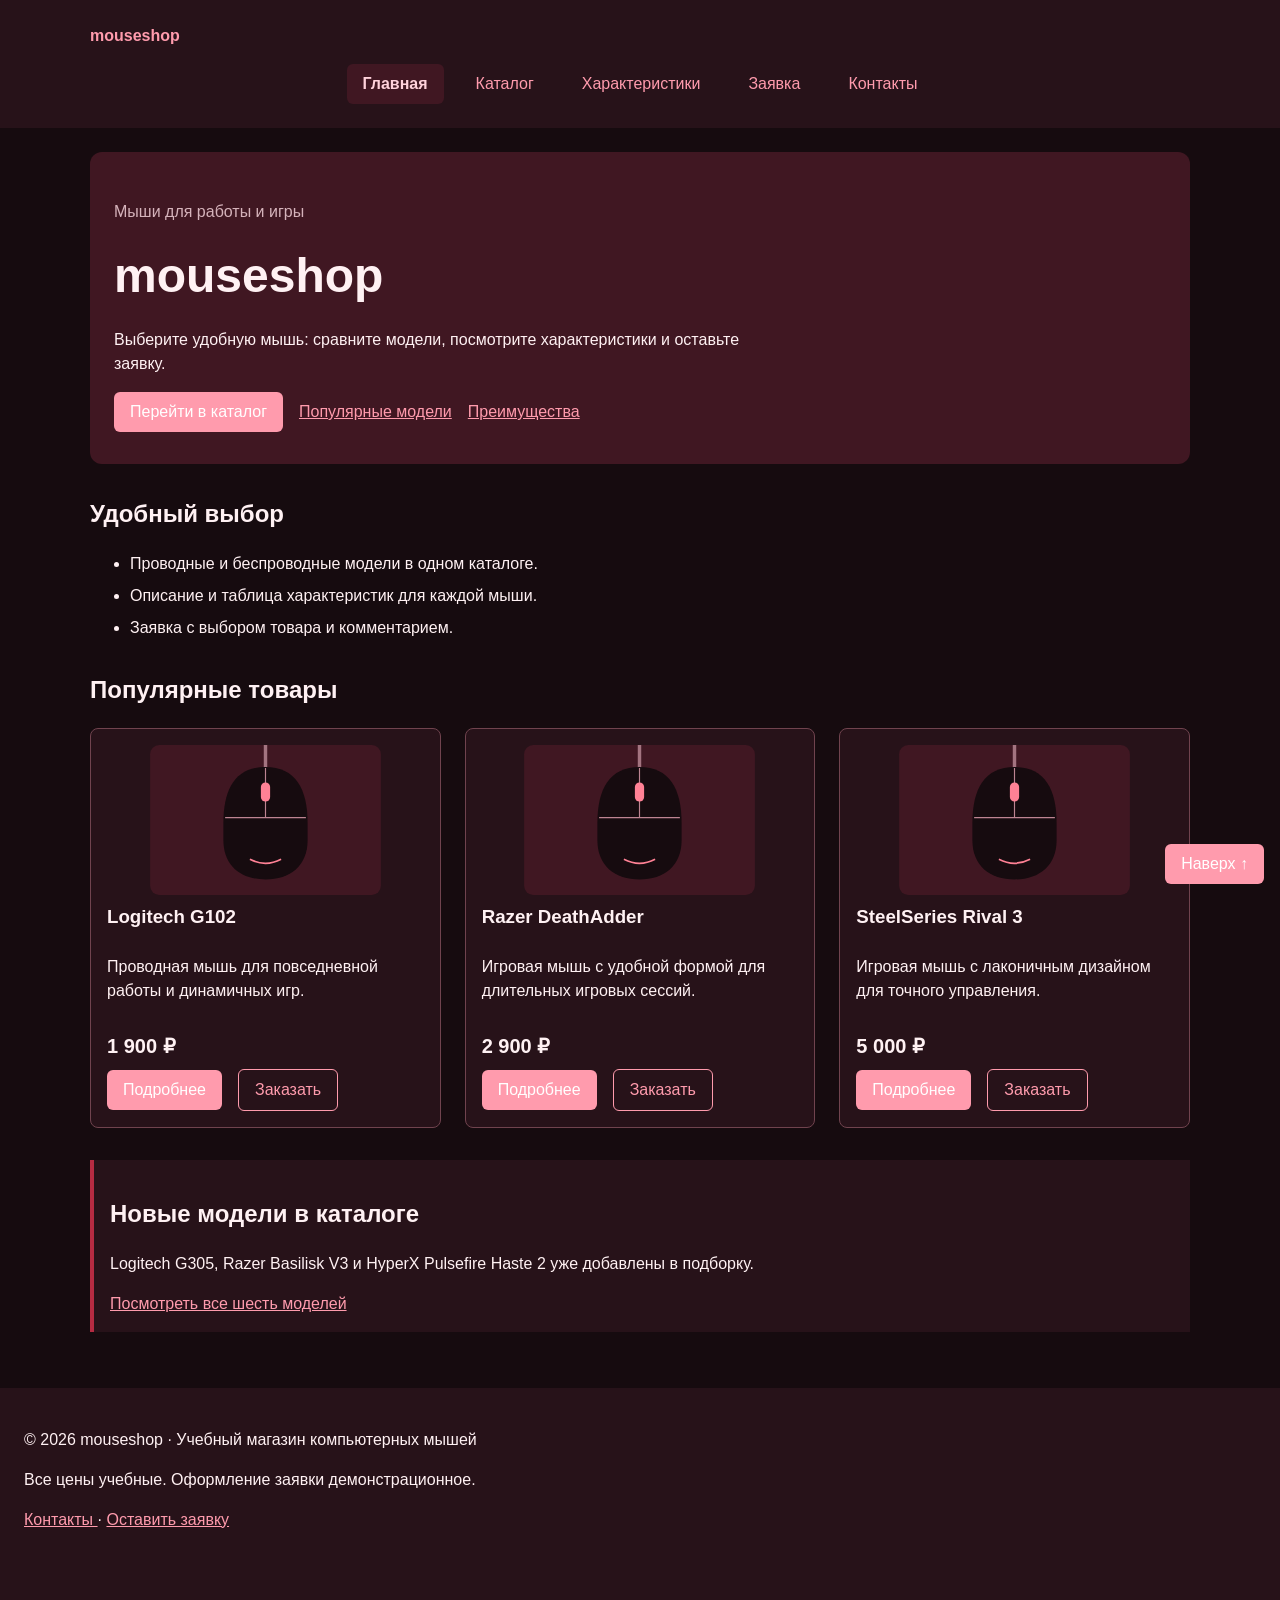
==== index.html @ 546858ef "copied kr1 into new repository" ====
<!DOCTYPE html>
<html lang="ru">
  <head>
    <meta charset="UTF-8">
    <meta name="viewport" content="width=device-width, initial-scale=1.0">
    <title>
      Главная — mouseshop
    </title>
    <meta name="description" content="mouseshop — учебный магазин проводных и беспроводных компьютерных мышей.">
    <meta property="og:type" content="website">
    <meta property="og:title" content="Главная — mouseshop">
    <meta property="og:description" content="mouseshop — учебный магазин проводных и беспроводных компьютерных мышей.">
    <meta property="og:image" content="https://rupakpav.github.io/kr1-html-css-shop/images/preview.jpg">
    <link rel="stylesheet" href="css/style.css">
    <script src="js/main.js" defer>
    </script>
  </head>
  <body id="top">
    <header class="site-header">
      <div class="site-header__inner">
        <a class="site-header__logo" href="index.html">
          mouseshop
        </a>
        <nav class="site-nav" aria-label="Основная навигация">
          <ul class="site-nav__list">
            <li class="site-nav__item">
              <a class="site-nav__link site-nav__link--active" href="index.html" aria-current="page">
                Главная
              </a>
            </li>
            <li class="site-nav__item">
              <a class="site-nav__link" href="catalog.html">
                Каталог
              </a>
            </li>
            <li class="site-nav__item">
              <a class="site-nav__link" href="product.html">
                Характеристики
              </a>
            </li>
            <li class="site-nav__item">
              <a class="site-nav__link" href="order.html">
                Заявка
              </a>
            </li>
            <li class="site-nav__item">
              <a class="site-nav__link" href="contacts.html">
                Контакты
              </a>
            </li>
          </ul>
        </nav>
      </div>
    </header>
    <main>
      <section class="hero">
        <p class="hero__eyebrow">
          Мыши для работы и игры
        </p>
        <h1 class="hero__title">
          mouseshop
        </h1>
        <p class="hero__description">
          Выберите удобную мышь: сравните модели, посмотрите характеристики и оставьте заявку.
        </p>
        <div class="hero__actions">
          <a class="button button--primary" href="catalog.html">
            Перейти в каталог
          </a>
          <a href="#popular">
            Популярные модели
          </a>
          <a href="#advantages">
            Преимущества
          </a>
        </div>
      </section>
      <section class="section" id="advantages">
        <h2 class="section__title">
          Удобный выбор
        </h2>
        <ul class="advantages-list">
          <li class="advantages-list__item">
            Проводные и беспроводные модели в одном каталоге.
          </li>
          <li class="advantages-list__item">
            Описание и таблица характеристик для каждой мыши.
          </li>
          <li class="advantages-list__item">
            Заявка с выбором товара и комментарием.
          </li>
        </ul>
      </section>
      <section class="section" id="popular">
        <h2 class="section__title">
          Популярные товары
        </h2>
        <div class="products-grid">
          <article class="product-card">
            <img class="product-card__image" src="images/g102.svg" alt="Условная иллюстрация мыши Logitech G102" width="400" height="260" loading="lazy">
            <h3 class="product-card__title">
              Logitech G102
            </h3>
            <p class="product-card__description">
              Проводная мышь для повседневной работы и динамичных игр.
            </p>
            <p class="product-card__price">
              1 900 ₽
            </p>
            <div class="product-card__actions">
              <a class="button button--primary" href="product.html#g102">
                Подробнее
              </a>
              <button class="button button--secondary" type="button" data-order-product="g102">
                Заказать
              </button>
            </div>
          </article>
          <article class="product-card">
            <img class="product-card__image" src="images/deathadder.svg" alt="Условная иллюстрация мыши Razer DeathAdder" width="400" height="260" loading="lazy">
            <h3 class="product-card__title">
              Razer DeathAdder
            </h3>
            <p class="product-card__description">
              Игровая мышь с удобной формой для длительных игровых сессий.
            </p>
            <p class="product-card__price">
              2 900 ₽
            </p>
            <div class="product-card__actions">
              <a class="button button--primary" href="product.html#deathadder">
                Подробнее
              </a>
              <button class="button button--secondary" type="button" data-order-product="deathadder">
                Заказать
              </button>
            </div>
          </article>
          <article class="product-card">
            <img class="product-card__image" src="images/rival-3.svg" alt="Условная иллюстрация мыши SteelSeries Rival 3" width="400" height="260" loading="lazy">
            <h3 class="product-card__title">
              SteelSeries Rival 3
            </h3>
            <p class="product-card__description">
              Игровая мышь с лаконичным дизайном для точного управления.
            </p>
            <p class="product-card__price">
              5 000 ₽
            </p>
            <div class="product-card__actions">
              <a class="button button--primary" href="product.html#rival-3">
                Подробнее
              </a>
              <button class="button button--secondary" type="button" data-order-product="rival-3">
                Заказать
              </button>
            </div>
          </article>
        </div>
      </section>
      <aside class="aside-info">
        <h2 class="aside-info__title">
          Новые модели в каталоге
        </h2>
        <p class="aside-info__text">
          Logitech G305, Razer Basilisk V3 и HyperX Pulsefire Haste 2 уже добавлены в подборку.
        </p>
        <a href="catalog.html">
          Посмотреть все шесть моделей
        </a>
      </aside>
    </main>
    <footer class="site-footer" id="contacts">
      <p class="site-footer__text">
        © 2026 mouseshop · Учебный магазин компьютерных мышей
      </p>
      <p class="site-footer__text">
        Все цены учебные. Оформление заявки демонстрационное.
      </p>
      <a href="contacts.html">
        Контакты
      </a>
      ·
      <a href="order.html">
        Оставить заявку
      </a>
    </footer>
    <p class="success-message" role="status" tabindex="-1" hidden>
      Заявка проверена успешно. Это учебная демонстрация: данные не отправлялись.
    </p>
    <dialog class="order-dialog" id="order-dialog" aria-labelledby="order-dialog-title">
      <h2 class="order-dialog__title" id="order-dialog-title">
        Оформление заявки
      </h2>
      <form class="order-form" action="#" method="post" novalidate>
        <p class="order-form__hint">
          Учебная форма: данные не отправляются на сервер. Все поля, кроме комментария, обязательны.
        </p>
        <div class="order-form__field">
          <label class="order-form__label" for="dialog-product">
            Товар
          </label>
          <select class="order-form__select" id="dialog-product" name="product" required>
            <option value="">
              Выберите мышь
            </option>
            <option value="g102">
              Logitech G102
            </option>
            <option value="deathadder">
              Razer DeathAdder
            </option>
            <option value="rival-3">
              SteelSeries Rival 3
            </option>
            <option value="g305">
              Logitech G305
            </option>
            <option value="basilisk-v3">
              Razer Basilisk V3
            </option>
            <option value="haste-2">
              HyperX Pulsefire Haste 2
            </option>
          </select>
        </div>
        <div class="order-form__field">
          <label class="order-form__label" for="dialog-name">
            Имя
          </label>
          <input class="order-form__input" id="dialog-name" name="name" autocomplete="given-name" minlength="2" required>
        </div>
        <div class="order-form__field">
          <label class="order-form__label" for="dialog-email">
            E-mail
          </label>
          <input class="order-form__input" id="dialog-email" name="email" type="email" autocomplete="email" required>
        </div>
        <div class="order-form__field">
          <label class="order-form__label" for="dialog-phone">
            Телефон
          </label>
          <input class="order-form__input" id="dialog-phone" name="phone" type="tel" autocomplete="tel" placeholder="+7 (900) 000-00-00" pattern="\+7 \(\d{3}\) \d{3}-\d{2}-\d{2}" aria-describedby="dialog-phone-hint" required>
          <small class="order-form__hint" id="dialog-phone-hint">
            Формат: +7 (900) 000-00-00
          </small>
        </div>
        <div class="order-form__field">
          <label class="order-form__label" for="dialog-comment">
            Комментарий (необязательно)
          </label>
          <textarea class="order-form__textarea" id="dialog-comment" name="comment" rows="4">
          </textarea>
        </div>
        <div class="order-form__field">
          <input class="order-form__checkbox" id="dialog-agreement" name="agreement" type="checkbox" required>
          <label class="order-form__label order-form__label--inline" for="dialog-agreement">
            Я согласен на обработку данных
          </label>
        </div>
        <div class="order-form__actions">
          <button class="button button--primary" type="submit">
            Отправить заявку
          </button>
        </div>
      </form>
      <button class="button button--secondary" type="button" data-close-dialog>
        Закрыть
      </button>
    </dialog>
    <a class="button button--primary back-to-top" href="#top" aria-label="Вернуться к началу страницы">
      Наверх ↑
    </a>
  </body>
</html>
---- css/style.css ----
/* ===============================
   1. Переменные проекта
   =============================== */

:root {
  color-scheme: dark;
  --color-link: #ff9bad;
  --color-link-hover: #ffd2db;
  /* Основные цвета проекта */
  --color-bg: #160b0f;
  --color-text: #fff1f3;
  --color-muted: #d5b3bb;
  --color-primary: #b52b42;
  --color-primary-dark: #902137;
  --color-border: #70434e;
  --color-surface: #271219;
  --color-surface-accent: #401722;
  --color-danger: #ff8195;
  --color-success: #b6e6c4;
  --color-success-bg: #142b20;
  --color-white: #ffffff;

  /* Отступы */
  --space-xs: 4px;
  --space-sm: 8px;
  --space-md: 16px;
  --space-lg: 24px;
  --space-xl: 32px;

  /* Скругления */
  --radius-sm: 6px;
  --radius-md: 8px;
  --radius-lg: 12px;

  /* Размеры */
  --container-width: 1100px;
}
/* ===============================
   2. Базовые стили
   =============================== */

* {
  box-sizing: border-box;
}

body {
  margin: 0;
  font-family: Arial, sans-serif;
  line-height: 1.5;
  color: var(--color-text);
  background-color: var(--color-bg);
}
main {
  padding: var(--space-lg);
}
.site-header {
  padding: var(--space-lg);
  background-color: var(--color-surface);
}

.site-footer {
  padding: var(--space-lg);
  background-color: var(--color-surface);
}
/* ===============================
   3. Общие элементы интерфейса
   =============================== */

a {
  color: var(--color-link);
}

a:hover {
  color: var(--color-link-hover);
}

a:focus-visible {
  outline: 2px solid var(--color-link);
  outline-offset: 3px;
}
.button {
  display: inline-block;
  padding: var(--space-sm) var(--space-md);
  font: inherit;
  text-decoration: none;
  border: none;
  border-radius: var(--radius-sm);
  cursor: pointer;
}

.button--primary {
  color: var(--color-white);
  background-color: var(--color-link);
}

.button--primary:hover {
  color: var(--color-white);
  background-color: var(--color-link-hover);
}

.button:focus-visible {
  outline: 2px solid var(--color-link);
  outline-offset: 3px;
}

.button:disabled {
  opacity: 0.6;
  cursor: not-allowed;
}
/* ===============================
   4. Компоненты страницы
   =============================== */

.hero {
  max-width: var(--container-width);
  margin: 0 auto var(--space-xl);
  padding: var(--space-xl) var(--space-lg);
  background-color: var(--color-surface-accent);
  border-radius: var(--radius-lg);
}

.section {
  max-width: var(--container-width);
  margin: 0 auto var(--space-xl);
}

.section__title {
  margin-top: 0;
}
.product-card {
  display: flex;
  flex-direction: column;
  gap: var(--space-sm);
  margin-bottom: 0;
  padding: var(--space-md);
  border: 1px solid var(--color-border);
  border-radius: var(--radius-md);
  background-color: var(--color-bg);
}

.product-card__button {
  margin-top: auto;
  align-self: flex-start;
}

.product-card:hover {
  border-color: var(--color-link);
}

.product-card__title {
  margin-top: 0;
}
.aside-info {
  max-width: var(--container-width);
  margin: 0 auto var(--space-xl);
  padding: var(--space-md);
  border-left: 4px solid var(--color-primary);
  background-color: var(--color-surface);
}
/* ===============================
   5. Форма и модальное окно
   =============================== */

.order-dialog {
  width: min(100% - 32px, 560px);
  padding: var(--space-lg);
  border: none;
  border-radius: var(--radius-lg);
}

.order-dialog::backdrop {
  background-color: rgba(0, 0, 0, 0.5);
}

.order-form__field {
  margin-bottom: var(--space-md);
}

.order-form__label {
  display: block;
  margin-bottom: var(--space-xs);
}

.order-form__input,
.order-form__select,
.order-form__textarea {
  width: 100%;
  padding: 10px 12px;
  border: 1px solid var(--color-border);
  border-radius: var(--radius-sm);
  font: inherit;
}

.order-form__checkbox {
  width: auto;
}

.order-form__hint {
  display: block;
  margin-top: var(--space-xs);
  color: var(--color-muted);
}
.order-form__input:hover,
.order-form__select:hover,
.order-form__textarea:hover {
  border-color: var(--color-link);
}

.order-form__input:focus-visible,
.order-form__select:focus-visible,
.order-form__textarea:focus-visible {
  outline: 2px solid var(--color-link);
  outline-offset: 3px;
}

[aria-invalid="true"] {
  border-color: var(--color-danger);
}
.breadcrumbs {
  max-width: var(--container-width);
  margin: 0 auto var(--space-md);
  font-size: 14px;
  color: var(--color-muted);
}

.breadcrumbs__link {
  color: var(--color-link);
}

.breadcrumbs__current::before {
  content: " / ";
  color: var(--color-muted);
}
html {
  scroll-behavior: smooth;
}
:target {
  outline: 2px dashed var(--color-primary);
  outline-offset: 4px;
}
.site-nav__list {
  display: flex;
  flex-wrap: wrap;
  justify-content: center;
  align-items: center;
  gap: var(--space-md);
  padding: 0;
  margin: var(--space-md) 0 0;
  list-style: none;
}
.site-nav__link {
  display: inline-block;
  padding: var(--space-sm) var(--space-md);
  color: var(--color-link);
  text-decoration: none;
  border-radius: var(--radius-sm);
}

.site-nav__link:hover {
  color: var(--color-white);
  background-color: var(--color-link);
}
.products-grid {
  display: grid;
  grid-template-columns: repeat(3, 1fr);
  gap: var(--space-lg);
}

.catalog-layout {
  max-width: var(--container-width);
  margin: 0 auto var(--space-xl);
  display: grid;
  grid-template-columns: 260px 1fr;
  grid-template-areas: "filters products";
  gap: var(--space-lg);
}

.catalog-filters {
  grid-area: filters;
  padding: var(--space-md);
  border: 1px solid var(--color-border);
  border-radius: var(--radius-md);
  background-color: var(--color-surface);
}

.catalog-layout__products {
  grid-area: products;
}
.catalog-filters__form {
  display: grid;
  gap: var(--space-md);
}

.catalog-filters__group {
  margin: 0;
  padding: var(--space-md);
  border: 1px solid var(--color-border);
  border-radius: var(--radius-sm);
}

.catalog-filters__legend {
  font-weight: 700;
}

.catalog-filters__label {
  display: block;
  margin-bottom: var(--space-sm);
}

.catalog-filters__input[type="number"] {
  width: 100%;
  padding: 8px 10px;
  border: 1px solid var(--color-border);
  border-radius: var(--radius-sm);
  font: inherit;
}

.site-header__inner {
  max-width: var(--container-width);
  margin: 0 auto;
}

.site-header__logo {
  font-weight: 700;
  text-decoration: none;
}

.site-nav__link--active {
  font-weight: 700;
}

.product-card__title,
.product-card__description,
.product-card__price {
  margin-bottom: 0;
}

.order-dialog__title {
  margin-top: 0;
}

.order-form__actions {
  display: flex;
  gap: var(--space-md);
  margin-top: var(--space-lg);
}

.button--secondary {
  color: var(--color-link);
  background-color: transparent;
  border: 1px solid var(--color-primary);
}

.button--secondary:hover {
  color: var(--color-white);
  background-color: var(--color-link);
}

/* 6. Итоговые страницы магазина и позиционирование */
.hero__title { margin: 0; font-size: 48px; }
.hero__eyebrow { color: var(--color-muted); }
.hero__description { max-width: 650px; }
.hero__actions, .product-card__actions, .product-index {
  display: flex;
  flex-wrap: wrap;
  align-items: center;
  gap: var(--space-md);
}
.product-card { position: relative; }
.product-card__actions { margin-top: auto; }
.product-card__image { width: 100%; height: 150px; object-fit: contain; }
.product-card__badge {
  position: absolute;
  top: var(--space-sm);
  right: var(--space-sm);
  padding: var(--space-xs) var(--space-sm);
  color: var(--color-white);
  background-color: var(--color-link);
  border-radius: var(--radius-sm);
  font-size: 12px;
}
.product-card--new { border-color: var(--color-link); }
.product-card__price, .product-detail__price { font-size: 20px; font-weight: 700; }
.catalog-filters { position: sticky; top: var(--space-md); align-self: start; }
.product-detail {
  display: grid;
  grid-template-columns: minmax(200px, 1fr) minmax(0, 1.3fr);
  gap: var(--space-lg);
  margin-bottom: var(--space-xl);
  padding: var(--space-lg);
  border: 1px solid var(--color-border);
  border-radius: var(--radius-md);
  scroll-margin-top: var(--space-lg);
}
.product-detail__figure { margin: 0; }
.product-detail__image { width: 100%; height: auto; }
.product-detail__caption, .catalog-filters__hint { color: var(--color-muted); font-size: 14px; }
.product-detail__title { margin-top: 0; }
.product-table { width: 100%; border-collapse: collapse; margin-bottom: var(--space-lg); }
.product-table__caption { text-align: left; font-weight: 700; padding-bottom: var(--space-sm); }
.product-table__cell { text-align: left; padding: var(--space-sm); border: 1px solid var(--color-border); }
.section--form { max-width: 660px; }
.order-form__label--inline { display: inline; }
.order-form__checkbox:focus-visible { outline: 2px solid var(--color-link); outline-offset: 3px; }
.order-form__input[aria-invalid="true"],
.order-form__select[aria-invalid="true"],
.order-form__textarea[aria-invalid="true"] { border-color: var(--color-danger); }
.order-form__checkbox[aria-invalid="true"] { outline: 2px solid var(--color-danger); }
.order-dialog { max-height: calc(100vh - 32px); overflow-y: auto; }
.order-form__actions { margin-bottom: var(--space-md); }
.success-message { max-width: var(--container-width); margin: var(--space-lg) auto; padding: var(--space-md); color: var(--color-success); background: var(--color-success-bg); }
.back-to-top { position: fixed; right: var(--space-md); bottom: var(--space-md); z-index: 10; }
.site-footer { padding-bottom: 80px; }
.advantages-list__item, .contact-list__item { margin-bottom: var(--space-sm); }

/* Цвета поверхностей и полей тёмно-красной темы */
.product-card,
.product-detail,
.order-dialog {
  color: var(--color-text);
  background-color: var(--color-surface);
}

.order-form__input,
.order-form__select,
.order-form__textarea,
.catalog-filters__input {
  color: var(--color-text);
  background-color: var(--color-bg);
}

.order-form__input::placeholder,
.order-form__textarea::placeholder,
.catalog-filters__input::placeholder {
  color: var(--color-muted);
  opacity: 1;
}

.order-form__checkbox,
.catalog-filters__form {
  accent-color: var(--color-primary);
}

.site-nav__link--active {
  color: var(--color-link-hover);
  background-color: var(--color-surface-accent);
}

.button--secondary {
  border-color: var(--color-link);
}
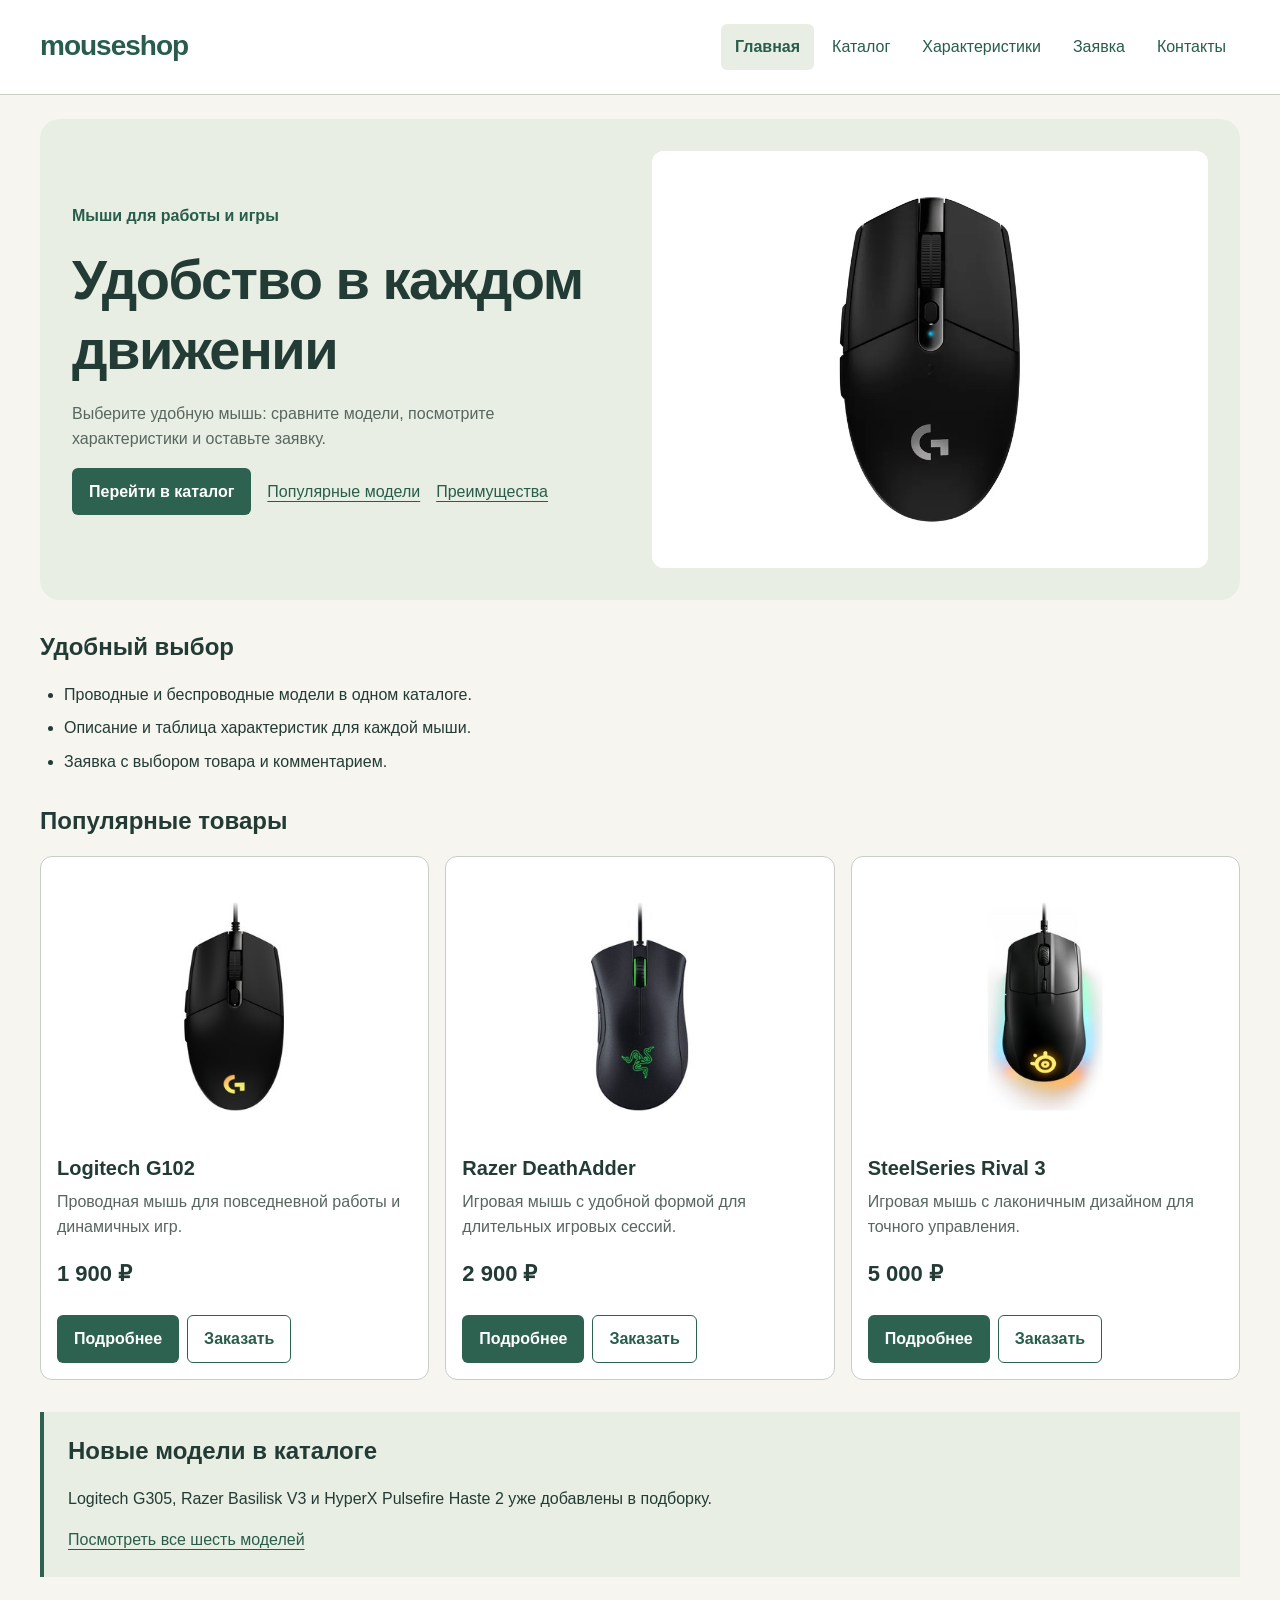
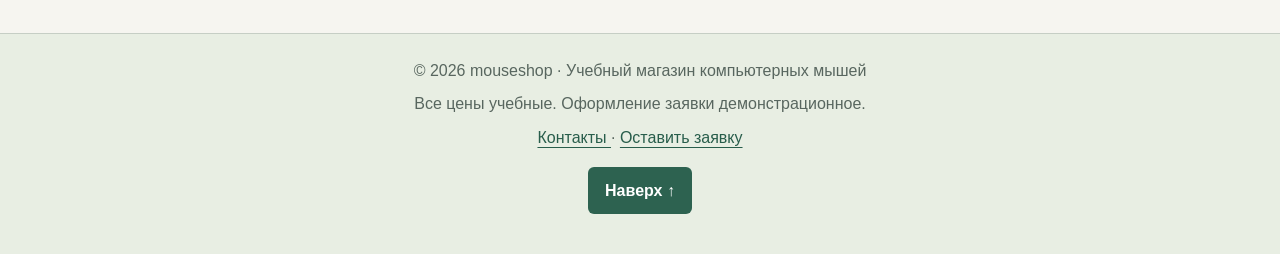
==== commit a19d445b: "kr3 ready" ====
--- a/index.html
+++ b/index.html
@@ -10,12 +10,14 @@
     <meta property="og:type" content="website">
     <meta property="og:title" content="Главная — mouseshop">
     <meta property="og:description" content="mouseshop — учебный магазин проводных и беспроводных компьютерных мышей.">
-    <meta property="og:image" content="https://rupakpav.github.io/kr1-html-css-shop/images/preview.jpg">
+    <meta property="og:image" content="images/g305-960.jpg">
     <link rel="stylesheet" href="css/style.css">
+    <link rel="stylesheet" href="css/responsive.css">
     <script src="js/main.js" defer>
     </script>
   </head>
   <body id="top">
+    <a class="skip-link" href="#main">Перейти к основному содержимому</a>
     <header class="site-header">
       <div class="site-header__inner">
         <a class="site-header__logo" href="index.html">
@@ -52,28 +54,34 @@
         </nav>
       </div>
     </header>
-    <main>
+    <main id="main" tabindex="-1">
       <section class="hero">
-        <p class="hero__eyebrow">
-          Мыши для работы и игры
-        </p>
-        <h1 class="hero__title">
-          mouseshop
-        </h1>
-        <p class="hero__description">
-          Выберите удобную мышь: сравните модели, посмотрите характеристики и оставьте заявку.
-        </p>
-        <div class="hero__actions">
-          <a class="button button--primary" href="catalog.html">
-            Перейти в каталог
-          </a>
-          <a href="#popular">
-            Популярные модели
-          </a>
-          <a href="#advantages">
-            Преимущества
-          </a>
-        </div>
+        <div class="hero__content">
+          <p class="hero__eyebrow">
+            Мыши для работы и игры
+          </p>
+          <h1 class="hero__title">
+            Удобство в каждом движении
+          </h1>
+          <p class="hero__description">
+            Выберите удобную мышь: сравните модели, посмотрите характеристики и оставьте заявку.
+          </p>
+          <div class="hero__actions">
+            <a class="button button--primary" href="catalog.html">
+              Перейти в каталог
+            </a>
+            <a href="#popular">
+              Популярные модели
+            </a>
+            <a href="#advantages">
+              Преимущества
+            </a>
+          </div>
+        </div>
+        <picture>
+          <source type="image/webp" srcset="images/g305-480.webp 480w, images/g305-960.webp 960w" sizes="(min-width: 1280px) 556px, (min-width: 900px) calc((100vw - 152px) / 2), calc(100vw - 80px)">
+          <img class="hero__image" src="images/g305-960.jpg" srcset="images/g305-480.jpg 480w, images/g305-960.jpg 960w" sizes="(min-width: 1280px) 556px, (min-width: 900px) calc((100vw - 152px) / 2), calc(100vw - 80px)" alt="Беспроводная мышь Logitech G305 в чёрном цвете" width="960" height="720" fetchpriority="high">
+        </picture>
       </section>
       <section class="section" id="advantages">
         <h2 class="section__title">
@@ -97,7 +105,7 @@
         </h2>
         <div class="products-grid">
           <article class="product-card">
-            <img class="product-card__image" src="images/g102.svg" alt="Условная иллюстрация мыши Logitech G102" width="400" height="260" loading="lazy">
+            <img class="product-card__image" src="images/g102-480.jpg" srcset="images/g102-480.jpg 480w, images/g102-960.jpg 960w" sizes="(min-width: 1280px) 355px, (min-width: 1024px) calc((100vw - 198px) / 3), (min-width: 768px) calc((100vw - 148px) / 2), (min-width: 640px) calc((100vw - 116px) / 2), calc(100vw - 66px)" alt="Чёрная мышь Logitech G102 на светлом фоне" width="960" height="720" loading="lazy">
             <h3 class="product-card__title">
               Logitech G102
             </h3>
@@ -117,7 +125,7 @@
             </div>
           </article>
           <article class="product-card">
-            <img class="product-card__image" src="images/deathadder.svg" alt="Условная иллюстрация мыши Razer DeathAdder" width="400" height="260" loading="lazy">
+            <img class="product-card__image" src="images/deathadder-480.jpg" srcset="images/deathadder-480.jpg 480w, images/deathadder-960.jpg 960w" sizes="(min-width: 1280px) 355px, (min-width: 1024px) calc((100vw - 198px) / 3), (min-width: 768px) calc((100vw - 148px) / 2), (min-width: 640px) calc((100vw - 116px) / 2), calc(100vw - 66px)" alt="Чёрная мышь Razer DeathAdder на светлом фоне" width="960" height="720" loading="lazy">
             <h3 class="product-card__title">
               Razer DeathAdder
             </h3>
@@ -137,7 +145,7 @@
             </div>
           </article>
           <article class="product-card">
-            <img class="product-card__image" src="images/rival-3.svg" alt="Условная иллюстрация мыши SteelSeries Rival 3" width="400" height="260" loading="lazy">
+            <img class="product-card__image" src="images/rival-3-480.jpg" srcset="images/rival-3-480.jpg 480w, images/rival-3-960.jpg 960w" sizes="(min-width: 1280px) 355px, (min-width: 1024px) calc((100vw - 198px) / 3), (min-width: 768px) calc((100vw - 148px) / 2), (min-width: 640px) calc((100vw - 116px) / 2), calc(100vw - 66px)" alt="Чёрная мышь SteelSeries Rival 3 на светлом фоне" width="960" height="720" loading="lazy">
             <h3 class="product-card__title">
               SteelSeries Rival 3
             </h3>
@@ -169,6 +177,9 @@
           Посмотреть все шесть моделей
         </a>
       </aside>
+      <p class="success-message" role="status" tabindex="-1" hidden>
+        Заявка проверена успешно. Это учебная демонстрация: данные не отправлялись.
+      </p>
     </main>
     <footer class="site-footer" id="contacts">
       <p class="site-footer__text">
@@ -184,10 +195,10 @@
       <a href="order.html">
         Оставить заявку
       </a>
+      <a class="button button--primary back-to-top" href="#top">
+        Наверх ↑
+      </a>
     </footer>
-    <p class="success-message" role="status" tabindex="-1" hidden>
-      Заявка проверена успешно. Это учебная демонстрация: данные не отправлялись.
-    </p>
     <dialog class="order-dialog" id="order-dialog" aria-labelledby="order-dialog-title">
       <h2 class="order-dialog__title" id="order-dialog-title">
         Оформление заявки
@@ -196,11 +207,11 @@
         <p class="order-form__hint">
           Учебная форма: данные не отправляются на сервер. Все поля, кроме комментария, обязательны.
         </p>
-        <div class="order-form__field">
+        <div class="order-form__field order-form__field--wide">
           <label class="order-form__label" for="dialog-product">
             Товар
           </label>
-          <select class="order-form__select" id="dialog-product" name="product" required>
+          <select class="order-form__select" id="dialog-product" name="product" required aria-describedby="dialog-product-error">
             <option value="">
               Выберите мышь
             </option>
@@ -223,40 +234,44 @@
               HyperX Pulsefire Haste 2
             </option>
           </select>
+          <p class="order-form__error" id="dialog-product-error" hidden></p>
         </div>
         <div class="order-form__field">
           <label class="order-form__label" for="dialog-name">
             Имя
           </label>
-          <input class="order-form__input" id="dialog-name" name="name" autocomplete="given-name" minlength="2" required>
+          <input class="order-form__input" id="dialog-name" name="name" autocomplete="given-name" minlength="2" required aria-describedby="dialog-name-error">
+          <p class="order-form__error" id="dialog-name-error" hidden></p>
         </div>
         <div class="order-form__field">
           <label class="order-form__label" for="dialog-email">
             E-mail
           </label>
-          <input class="order-form__input" id="dialog-email" name="email" type="email" autocomplete="email" required>
+          <input class="order-form__input" id="dialog-email" name="email" type="email" autocomplete="email" required aria-describedby="dialog-email-error">
+          <p class="order-form__error" id="dialog-email-error" hidden></p>
         </div>
         <div class="order-form__field">
           <label class="order-form__label" for="dialog-phone">
             Телефон
           </label>
-          <input class="order-form__input" id="dialog-phone" name="phone" type="tel" autocomplete="tel" placeholder="+7 (900) 000-00-00" pattern="\+7 \(\d{3}\) \d{3}-\d{2}-\d{2}" aria-describedby="dialog-phone-hint" required>
+          <input class="order-form__input" id="dialog-phone" name="phone" type="tel" autocomplete="tel" placeholder="+7 (900) 000-00-00" pattern="\+7 \(\d{3}\) \d{3}-\d{2}-\d{2}" aria-describedby="dialog-phone-hint dialog-phone-error" required>
           <small class="order-form__hint" id="dialog-phone-hint">
             Формат: +7 (900) 000-00-00
           </small>
-        </div>
-        <div class="order-form__field">
+          <p class="order-form__error" id="dialog-phone-error" hidden></p>
+        </div>
+        <div class="order-form__field order-form__field--wide">
           <label class="order-form__label" for="dialog-comment">
             Комментарий (необязательно)
           </label>
-          <textarea class="order-form__textarea" id="dialog-comment" name="comment" rows="4">
-          </textarea>
-        </div>
-        <div class="order-form__field">
-          <input class="order-form__checkbox" id="dialog-agreement" name="agreement" type="checkbox" required>
+          <textarea class="order-form__textarea" id="dialog-comment" name="comment" rows="4"></textarea>
+        </div>
+        <div class="order-form__field order-form__field--wide">
+          <input class="order-form__checkbox" id="dialog-agreement" name="agreement" type="checkbox" required aria-describedby="dialog-agreement-error">
           <label class="order-form__label order-form__label--inline" for="dialog-agreement">
             Я согласен на обработку данных
           </label>
+          <p class="order-form__error" id="dialog-agreement-error" hidden></p>
         </div>
         <div class="order-form__actions">
           <button class="button button--primary" type="submit">
@@ -268,8 +283,5 @@
         Закрыть
       </button>
     </dialog>
-    <a class="button button--primary back-to-top" href="#top" aria-label="Вернуться к началу страницы">
-      Наверх ↑
-    </a>
   </body>
 </html>
--- a/css/style.css
+++ b/css/style.css
@@ -1,451 +1,415 @@
-/* ===============================
-   1. Переменные проекта
-   =============================== */
-
+/* Основные цвета и оформление компонентов. */
 :root {
-  color-scheme: dark;
-  --color-link: #ff9bad;
-  --color-link-hover: #ffd2db;
-  /* Основные цвета проекта */
-  --color-bg: #160b0f;
-  --color-text: #fff1f3;
-  --color-muted: #d5b3bb;
-  --color-primary: #b52b42;
-  --color-primary-dark: #902137;
-  --color-border: #70434e;
-  --color-surface: #271219;
-  --color-surface-accent: #401722;
-  --color-danger: #ff8195;
-  --color-success: #b6e6c4;
-  --color-success-bg: #142b20;
+  color-scheme: light;
+  --color-bg: #f6f5f0;
+  --color-text: #233b35;
+  --color-muted: #58665f;
+  --color-primary: #2d6250;
+  --color-primary-dark: #204b3d;
+  --color-link: #285d4b;
+  --color-link-hover: #193e32;
+  --color-border: #c6cec5;
+  --color-surface: #ffffff;
+  --color-surface-accent: #e8eee3;
+  --color-danger: #a12432;
+  --color-success: #24523a;
+  --color-success-bg: #e4f0e6;
   --color-white: #ffffff;
-
-  /* Отступы */
   --space-xs: 4px;
   --space-sm: 8px;
   --space-md: 16px;
   --space-lg: 24px;
   --space-xl: 32px;
-
-  /* Скругления */
   --radius-sm: 6px;
-  --radius-md: 8px;
-  --radius-lg: 12px;
-
-  /* Размеры */
-  --container-width: 1100px;
-}
-/* ===============================
-   2. Базовые стили
-   =============================== */
+  --radius-md: 12px;
+  --radius-lg: 20px;
+  --container-width: 1200px;
+}
 
 * {
   box-sizing: border-box;
 }
-
+html {
+  scroll-behavior: smooth;
+}
 body {
+  display: flex;
+  flex-direction: column;
+  min-height: 100vh;
   margin: 0;
   font-family: Arial, sans-serif;
-  line-height: 1.5;
+  line-height: 1.6;
   color: var(--color-text);
-  background-color: var(--color-bg);
-}
-main {
-  padding: var(--space-lg);
-}
-.site-header {
-  padding: var(--space-lg);
-  background-color: var(--color-surface);
-}
-
-.site-footer {
-  padding: var(--space-lg);
-  background-color: var(--color-surface);
-}
-/* ===============================
-   3. Общие элементы интерфейса
-   =============================== */
-
+  background: var(--color-bg);
+}
+h1, h2, h3 {
+  line-height: 1.25;
+}
 a {
   color: var(--color-link);
-}
-
+  text-underline-offset: 4px;
+}
 a:hover {
   color: var(--color-link-hover);
 }
+:focus-visible {
+  outline: 3px solid var(--color-primary);
+  outline-offset: 4px;
+}
+[hidden] {
+  display: none !important;
+}
 
-a:focus-visible {
-  outline: 2px solid var(--color-link);
-  outline-offset: 3px;
+/* Навигация и общие блоки. */
+.skip-link {
+  position: absolute;
+  top: -120px;
+  left: 16px;
+  z-index: 1000;
+  padding: 12px 16px;
+  border-radius: var(--radius-sm);
+  color: var(--color-white);
+  background: var(--color-primary-dark);
+}
+.skip-link:focus {
+  top: 16px;
+  color: var(--color-white);
+}
+.site-header {
+  background: var(--color-surface);
+  border-bottom: 1px solid var(--color-border);
+}
+.site-header__inner {
+  max-width: var(--container-width);
+  margin: 0 auto;
+}
+.site-header__logo {
+  font-size: 28px;
+  font-weight: 700;
+  letter-spacing: -1px;
+  text-decoration: none;
+}
+.site-nav__list {
+  padding: 0;
+  margin: 0;
+  list-style: none;
+}
+.site-nav__link {
+  display: block;
+  padding: 10px 14px;
+  border-radius: var(--radius-sm);
+  text-decoration: none;
+}
+.site-nav__link:hover, .site-nav__link--active {
+  background: var(--color-surface-accent);
+}
+.site-nav__link--active {
+  font-weight: 700;
+}
+.section, .hero, .catalog-layout, .aside-info, .breadcrumbs {
+  max-width: var(--container-width);
+  margin: 0 auto var(--space-xl);
+}
+.section__title {
+  margin-top: 0;
+}
+.hero {
+  background: var(--color-surface-accent);
+  border-radius: var(--radius-lg);
+}
+.hero__eyebrow {
+  margin-top: 0;
+  color: var(--color-link);
+  font-weight: 700;
+}
+.hero__title {
+  margin: 0;
+  letter-spacing: -1.5px;
+}
+.hero__description {
+  max-width: 540px;
+  color: var(--color-muted);
+}
+.hero__image {
+  display: block;
+  border-radius: var(--radius-md);
+  background: var(--color-white);
+}
+.hero__actions, .product-card__actions, .product-index, .order-form__actions {
+  display: flex;
+  flex-wrap: wrap;
+  align-items: center;
+  gap: var(--space-sm);
+}
+.hero__actions {
+  gap: var(--space-md);
 }
 .button {
-  display: inline-block;
-  padding: var(--space-sm) var(--space-md);
+  display: inline-flex;
+  align-items: center;
+  justify-content: center;
+  min-height: 44px;
+  padding: 10px 16px;
+  border: 1px solid transparent;
+  border-radius: var(--radius-sm);
   font: inherit;
+  font-weight: 700;
+  text-align: center;
   text-decoration: none;
-  border: none;
-  border-radius: var(--radius-sm);
   cursor: pointer;
 }
-
 .button--primary {
   color: var(--color-white);
-  background-color: var(--color-link);
-}
-
+  background: var(--color-primary);
+}
 .button--primary:hover {
   color: var(--color-white);
-  background-color: var(--color-link-hover);
-}
-
-.button:focus-visible {
-  outline: 2px solid var(--color-link);
-  outline-offset: 3px;
-}
-
+  background: var(--color-primary-dark);
+}
+.button--secondary {
+  color: var(--color-link);
+  border-color: var(--color-primary);
+  background: transparent;
+}
+.button--secondary:hover {
+  color: var(--color-link-hover);
+  background: var(--color-surface-accent);
+}
 .button:disabled {
   opacity: 0.6;
   cursor: not-allowed;
 }
-/* ===============================
-   4. Компоненты страницы
-   =============================== */
 
-.hero {
-  max-width: var(--container-width);
-  margin: 0 auto var(--space-xl);
-  padding: var(--space-xl) var(--space-lg);
-  background-color: var(--color-surface-accent);
-  border-radius: var(--radius-lg);
-}
-
-.section {
-  max-width: var(--container-width);
-  margin: 0 auto var(--space-xl);
-}
-
-.section__title {
-  margin-top: 0;
-}
+/* Карточки, каталог и характеристики. */
 .product-card {
+  position: relative;
   display: flex;
   flex-direction: column;
   gap: var(--space-sm);
-  margin-bottom: 0;
   padding: var(--space-md);
   border: 1px solid var(--color-border);
   border-radius: var(--radius-md);
-  background-color: var(--color-bg);
-}
-
-.product-card__button {
+  background: var(--color-surface);
+}
+.product-card:hover {
+  border-color: var(--color-primary);
+}
+.product-card__title {
+  margin: var(--space-sm) 0 0;
+  font-size: 20px;
+}
+.product-card__description {
+  margin: 0;
+  color: var(--color-muted);
+}
+.product-card__price, .product-detail__price {
+  margin: var(--space-sm) 0;
+  font-size: 22px;
+  font-weight: 700;
+}
+.product-card__actions {
   margin-top: auto;
-  align-self: flex-start;
-}
-
-.product-card:hover {
-  border-color: var(--color-link);
-}
-
-.product-card__title {
-  margin-top: 0;
-}
-.aside-info {
-  max-width: var(--container-width);
-  margin: 0 auto var(--space-xl);
-  padding: var(--space-md);
-  border-left: 4px solid var(--color-primary);
-  background-color: var(--color-surface);
-}
-/* ===============================
-   5. Форма и модальное окно
-   =============================== */
-
-.order-dialog {
-  width: min(100% - 32px, 560px);
-  padding: var(--space-lg);
-  border: none;
-  border-radius: var(--radius-lg);
-}
-
-.order-dialog::backdrop {
-  background-color: rgba(0, 0, 0, 0.5);
-}
-
-.order-form__field {
-  margin-bottom: var(--space-md);
-}
-
-.order-form__label {
-  display: block;
-  margin-bottom: var(--space-xs);
-}
-
-.order-form__input,
-.order-form__select,
-.order-form__textarea {
-  width: 100%;
-  padding: 10px 12px;
-  border: 1px solid var(--color-border);
-  border-radius: var(--radius-sm);
-  font: inherit;
-}
-
-.order-form__checkbox {
-  width: auto;
-}
-
-.order-form__hint {
-  display: block;
-  margin-top: var(--space-xs);
-  color: var(--color-muted);
-}
-.order-form__input:hover,
-.order-form__select:hover,
-.order-form__textarea:hover {
-  border-color: var(--color-link);
-}
-
-.order-form__input:focus-visible,
-.order-form__select:focus-visible,
-.order-form__textarea:focus-visible {
-  outline: 2px solid var(--color-link);
-  outline-offset: 3px;
-}
-
-[aria-invalid="true"] {
-  border-color: var(--color-danger);
-}
-.breadcrumbs {
-  max-width: var(--container-width);
-  margin: 0 auto var(--space-md);
-  font-size: 14px;
-  color: var(--color-muted);
-}
-
-.breadcrumbs__link {
-  color: var(--color-link);
-}
-
-.breadcrumbs__current::before {
-  content: " / ";
-  color: var(--color-muted);
-}
-html {
-  scroll-behavior: smooth;
-}
-:target {
-  outline: 2px dashed var(--color-primary);
-  outline-offset: 4px;
-}
-.site-nav__list {
-  display: flex;
-  flex-wrap: wrap;
-  justify-content: center;
-  align-items: center;
-  gap: var(--space-md);
-  padding: 0;
-  margin: var(--space-md) 0 0;
-  list-style: none;
-}
-.site-nav__link {
-  display: inline-block;
-  padding: var(--space-sm) var(--space-md);
-  color: var(--color-link);
-  text-decoration: none;
-  border-radius: var(--radius-sm);
-}
-
-.site-nav__link:hover {
-  color: var(--color-white);
-  background-color: var(--color-link);
-}
-.products-grid {
-  display: grid;
-  grid-template-columns: repeat(3, 1fr);
-  gap: var(--space-lg);
-}
-
-.catalog-layout {
-  max-width: var(--container-width);
-  margin: 0 auto var(--space-xl);
-  display: grid;
-  grid-template-columns: 260px 1fr;
-  grid-template-areas: "filters products";
-  gap: var(--space-lg);
-}
-
-.catalog-filters {
-  grid-area: filters;
-  padding: var(--space-md);
-  border: 1px solid var(--color-border);
-  border-radius: var(--radius-md);
-  background-color: var(--color-surface);
-}
-
-.catalog-layout__products {
-  grid-area: products;
-}
-.catalog-filters__form {
-  display: grid;
-  gap: var(--space-md);
-}
-
-.catalog-filters__group {
-  margin: 0;
-  padding: var(--space-md);
-  border: 1px solid var(--color-border);
-  border-radius: var(--radius-sm);
-}
-
-.catalog-filters__legend {
-  font-weight: 700;
-}
-
-.catalog-filters__label {
-  display: block;
-  margin-bottom: var(--space-sm);
-}
-
-.catalog-filters__input[type="number"] {
-  width: 100%;
-  padding: 8px 10px;
-  border: 1px solid var(--color-border);
-  border-radius: var(--radius-sm);
-  font: inherit;
-}
-
-.site-header__inner {
-  max-width: var(--container-width);
-  margin: 0 auto;
-}
-
-.site-header__logo {
-  font-weight: 700;
-  text-decoration: none;
-}
-
-.site-nav__link--active {
-  font-weight: 700;
-}
-
-.product-card__title,
-.product-card__description,
-.product-card__price {
-  margin-bottom: 0;
-}
-
-.order-dialog__title {
-  margin-top: 0;
-}
-
-.order-form__actions {
-  display: flex;
-  gap: var(--space-md);
-  margin-top: var(--space-lg);
-}
-
-.button--secondary {
-  color: var(--color-link);
-  background-color: transparent;
-  border: 1px solid var(--color-primary);
-}
-
-.button--secondary:hover {
-  color: var(--color-white);
-  background-color: var(--color-link);
-}
-
-/* 6. Итоговые страницы магазина и позиционирование */
-.hero__title { margin: 0; font-size: 48px; }
-.hero__eyebrow { color: var(--color-muted); }
-.hero__description { max-width: 650px; }
-.hero__actions, .product-card__actions, .product-index {
-  display: flex;
-  flex-wrap: wrap;
-  align-items: center;
-  gap: var(--space-md);
-}
-.product-card { position: relative; }
-.product-card__actions { margin-top: auto; }
-.product-card__image { width: 100%; height: 150px; object-fit: contain; }
+  padding-top: var(--space-sm);
+}
 .product-card__badge {
   position: absolute;
   top: var(--space-sm);
   right: var(--space-sm);
-  padding: var(--space-xs) var(--space-sm);
-  color: var(--color-white);
-  background-color: var(--color-link);
+  padding: 4px 8px;
   border-radius: var(--radius-sm);
   font-size: 12px;
-}
-.product-card--new { border-color: var(--color-link); }
-.product-card__price, .product-detail__price { font-size: 20px; font-weight: 700; }
-.catalog-filters { position: sticky; top: var(--space-md); align-self: start; }
+  color: var(--color-link);
+  background: var(--color-surface-accent);
+}
+.aside-info {
+  padding: var(--space-lg);
+  border-left: 4px solid var(--color-primary);
+  background: var(--color-surface-accent);
+}
+.aside-info__title {
+  margin-top: 0;
+}
+.advantages-list {
+  padding-left: 24px;
+}
+.advantages-list__item, .contact-list__item {
+  margin-bottom: var(--space-sm);
+}
+.catalog-filters {
+  padding: var(--space-md);
+  border: 1px solid var(--color-border);
+  border-radius: var(--radius-md);
+  background: var(--color-surface);
+}
+.catalog-filters__title, .catalog-layout__title {
+  margin-top: 0;
+}
+.catalog-filters__form {
+  display: grid;
+  gap: var(--space-md);
+}
+.catalog-filters__group {
+  min-width: 0;
+  margin: 0;
+  padding: var(--space-md);
+  border: 1px solid var(--color-border);
+  border-radius: var(--radius-sm);
+}
+.catalog-filters__legend {
+  font-weight: 700;
+}
+.catalog-filters__label {
+  display: block;
+  padding: var(--space-sm) 0;
+}
+.catalog-filters__hint, .product-detail__caption {
+  color: var(--color-muted);
+  font-size: 14px;
+}
 .product-detail {
-  display: grid;
-  grid-template-columns: minmax(200px, 1fr) minmax(0, 1.3fr);
-  gap: var(--space-lg);
   margin-bottom: var(--space-xl);
+  border: 1px solid var(--color-border);
+  border-radius: var(--radius-md);
+  background: var(--color-surface);
+}
+.product-detail__figure {
+  margin: 0;
+}
+.product-detail__caption {
+  margin-top: var(--space-sm);
+}
+.product-detail__title {
+  margin-top: 0;
+}
+.product-table {
+  width: 100%;
+  border-collapse: collapse;
+}
+.product-table__caption {
+  padding-bottom: var(--space-sm);
+  text-align: left;
+  font-weight: 700;
+}
+.product-table__cell {
+  padding: 12px;
+  border: 1px solid var(--color-border);
+  text-align: left;
+}
+.product-table thead {
+  background: var(--color-surface-accent);
+}
+.product-table tbody th {
+  font-weight: 400;
+}
+.breadcrumbs {
+  font-size: 14px;
+  color: var(--color-muted);
+}
+.breadcrumbs__current::before {
+  content: " / ";
+}
+.product-index__link {
+  padding: 10px 12px;
+  border: 1px solid var(--color-border);
+  border-radius: var(--radius-sm);
+}
+
+/* Формы и диалог. */
+.section--form {
+  max-width: 760px;
+}
+.order-form__field {
+  min-width: 0;
+}
+.order-form__label {
+  display: block;
+  margin-bottom: var(--space-xs);
+  font-weight: 700;
+}
+.order-form__input, .order-form__select, .order-form__textarea, .catalog-filters__input[type="number"] {
+  width: 100%;
+  min-height: 44px;
+  padding: 10px 12px;
+  border: 1px solid #78887e;
+  border-radius: var(--radius-sm);
+  color: var(--color-text);
+  background: var(--color-surface);
+  font: inherit;
+}
+.order-form__input::placeholder {
+  color: var(--color-muted);
+  opacity: 1;
+}
+.order-form__textarea {
+  min-height: 120px;
+  resize: vertical;
+}
+.order-form__label--inline {
+  display: inline;
+  font-weight: 400;
+}
+.order-form__checkbox, .catalog-filters input[type="checkbox"] {
+  width: 20px;
+  height: 20px;
+  vertical-align: middle;
+  accent-color: var(--color-primary);
+}
+.order-form__hint {
+  display: block;
+  margin: 4px 0 0;
+  color: var(--color-muted);
+}
+.order-form__error {
+  margin: 4px 0 0;
+  color: var(--color-danger);
+  font-size: 14px;
+}
+.order-form [aria-invalid="true"] {
+  border-color: var(--color-danger);
+}
+.order-form__checkbox[aria-invalid="true"] {
+  outline: 2px solid var(--color-danger);
+}
+.order-dialog {
   padding: var(--space-lg);
-  border: 1px solid var(--color-border);
-  border-radius: var(--radius-md);
-  scroll-margin-top: var(--space-lg);
-}
-.product-detail__figure { margin: 0; }
-.product-detail__image { width: 100%; height: auto; }
-.product-detail__caption, .catalog-filters__hint { color: var(--color-muted); font-size: 14px; }
-.product-detail__title { margin-top: 0; }
-.product-table { width: 100%; border-collapse: collapse; margin-bottom: var(--space-lg); }
-.product-table__caption { text-align: left; font-weight: 700; padding-bottom: var(--space-sm); }
-.product-table__cell { text-align: left; padding: var(--space-sm); border: 1px solid var(--color-border); }
-.section--form { max-width: 660px; }
-.order-form__label--inline { display: inline; }
-.order-form__checkbox:focus-visible { outline: 2px solid var(--color-link); outline-offset: 3px; }
-.order-form__input[aria-invalid="true"],
-.order-form__select[aria-invalid="true"],
-.order-form__textarea[aria-invalid="true"] { border-color: var(--color-danger); }
-.order-form__checkbox[aria-invalid="true"] { outline: 2px solid var(--color-danger); }
-.order-dialog { max-height: calc(100vh - 32px); overflow-y: auto; }
-.order-form__actions { margin-bottom: var(--space-md); }
-.success-message { max-width: var(--container-width); margin: var(--space-lg) auto; padding: var(--space-md); color: var(--color-success); background: var(--color-success-bg); }
-.back-to-top { position: fixed; right: var(--space-md); bottom: var(--space-md); z-index: 10; }
-.site-footer { padding-bottom: 80px; }
-.advantages-list__item, .contact-list__item { margin-bottom: var(--space-sm); }
-
-/* Цвета поверхностей и полей тёмно-красной темы */
-.product-card,
-.product-detail,
-.order-dialog {
   color: var(--color-text);
-  background-color: var(--color-surface);
-}
-
-.order-form__input,
-.order-form__select,
-.order-form__textarea,
-.catalog-filters__input {
-  color: var(--color-text);
-  background-color: var(--color-bg);
-}
-
-.order-form__input::placeholder,
-.order-form__textarea::placeholder,
-.catalog-filters__input::placeholder {
-  color: var(--color-muted);
-  opacity: 1;
-}
-
-.order-form__checkbox,
-.catalog-filters__form {
-  accent-color: var(--color-primary);
-}
-
-.site-nav__link--active {
-  color: var(--color-link-hover);
-  background-color: var(--color-surface-accent);
-}
-
-.button--secondary {
-  border-color: var(--color-link);
-}
+  background: var(--color-surface);
+  border: 1px solid var(--color-border);
+  border-radius: var(--radius-lg);
+}
+.order-dialog::backdrop {
+  background: rgb(24 43 35 / 0.6);
+}
+.order-dialog__title {
+  margin-top: 0;
+}
+.order-dialog > [data-close-dialog] {
+  margin-top: var(--space-md);
+}
+.success-message {
+  max-width: var(--container-width);
+  margin: var(--space-lg) auto;
+  padding: var(--space-md);
+  color: var(--color-success);
+  background: var(--color-success-bg);
+  border-radius: var(--radius-sm);
+}
+.site-footer {
+  border-top: 1px solid var(--color-border);
+  color: var(--color-muted);
+  background: var(--color-surface-accent);
+  text-align: center;
+}
+.site-footer__text {
+  margin: 0 0 var(--space-sm);
+}
+.back-to-top {
+  display: flex;
+  width: max-content;
+  margin: var(--space-md) auto;
+}
+@media (prefers-reduced-motion: reduce) {
+  html {
+    scroll-behavior: auto;
+  }
+}
--- a/css/responsive.css
+++ b/css/responsive.css
@@ -0,0 +1,186 @@
+/*
+  Адаптивные стили для контрольной работы №3.
+  Подход: Mobile First. Базовые стили — для мобильного экрана.
+  Расширения добавляются через min-width медиазапросы.
+*/
+img, picture, video {
+  max-width: 100%;
+}
+img {
+  height: auto;
+}
+main, .site-header, .site-footer {
+  padding: 20px 16px;
+}
+main {
+  flex: 1;
+}
+.site-header__inner {
+  display: flex;
+  flex-direction: column;
+  gap: var(--space-md);
+}
+.site-nav__list {
+  display: flex;
+  flex-direction: column;
+  gap: var(--space-xs);
+}
+.hero {
+  display: grid;
+  gap: var(--space-lg);
+  align-items: center;
+  padding: var(--space-lg);
+}
+.hero__title {
+  font-size: clamp(32px, 6vw, 56px);
+}
+.hero__image {
+  width: 100%;
+  aspect-ratio: 4 / 3;
+  object-fit: contain;
+}
+.products-grid {
+  display: grid;
+  grid-template-columns: 1fr;
+  gap: var(--space-md);
+}
+.product-card, .catalog-layout__products, .product-detail__content {
+  min-width: 0;
+}
+.product-card__title, .product-card__description {
+  overflow-wrap: anywhere;
+}
+.product-card__image {
+  display: block;
+  width: 100%;
+  aspect-ratio: 4 / 3;
+  object-fit: contain;
+  border-radius: var(--radius-sm);
+}
+.catalog-layout {
+  display: grid;
+  grid-template-columns: 1fr;
+  gap: var(--space-lg);
+}
+.catalog-filters {
+  position: static;
+}
+.product-detail {
+  display: grid;
+  grid-template-columns: minmax(0, 1fr);
+  gap: var(--space-lg);
+  padding: var(--space-md);
+  scroll-margin-top: 24px;
+}
+.product-detail__image {
+  display: block;
+  width: 100%;
+  aspect-ratio: 4 / 3;
+  object-fit: contain;
+}
+.table-wrapper {
+  width: 100%;
+  overflow-x: auto;
+  margin-bottom: var(--space-lg);
+}
+.product-table {
+  min-width: 480px;
+}
+.order-form {
+  display: grid;
+  grid-template-columns: minmax(0, 1fr);
+  gap: var(--space-md);
+}
+.order-form__actions {
+  flex-direction: column;
+  align-items: stretch;
+}
+.order-dialog {
+  width: min(100% - 32px, 560px);
+  max-height: calc(100vh - 32px);
+  overflow-y: auto;
+}
+.contact-list {
+  padding-left: 20px;
+  overflow-wrap: anywhere;
+}
+
+@media (min-width: 640px) {
+  .products-grid {
+    grid-template-columns: repeat(2, minmax(0, 1fr));
+  }
+}
+@media (min-width: 768px) {
+  main, .site-header, .site-footer {
+    padding: var(--space-lg) var(--space-xl);
+  }
+  .site-nav__list {
+    flex-direction: row;
+    flex-wrap: wrap;
+  }
+  .hero {
+    padding: var(--space-xl);
+  }
+  .order-form {
+    grid-template-columns: repeat(2, minmax(0, 1fr));
+  }
+  .order-form__field--wide, .order-form > .order-form__hint, .order-form__actions {
+    grid-column: 1 / -1;
+  }
+  .order-form__actions {
+    flex-direction: row;
+  }
+  .order-dialog .order-form {
+    grid-template-columns: minmax(0, 1fr);
+  }
+  .product-detail {
+    padding: var(--space-lg);
+  }
+}
+@media (min-width: 900px) {
+  .hero {
+    grid-template-columns: minmax(0, 1fr) minmax(0, 1fr);
+  }
+  .product-detail {
+    grid-template-columns: minmax(0, 0.8fr) minmax(0, 1.2fr);
+  }
+}
+@media (min-width: 1024px) {
+  .site-header__inner {
+    flex-direction: row;
+    align-items: center;
+    justify-content: space-between;
+  }
+  .products-grid {
+    grid-template-columns: repeat(3, minmax(0, 1fr));
+  }
+  .catalog-layout {
+    grid-template-columns: 260px minmax(0, 1fr);
+    align-items: start;
+  }
+  .catalog-filters {
+    position: sticky;
+    top: 24px;
+  }
+  .catalog-layout .products-grid {
+    grid-template-columns: repeat(2, minmax(0, 1fr));
+  }
+}
+@media (min-width: 1280px) {
+  .catalog-layout .products-grid {
+    grid-template-columns: repeat(3, minmax(0, 1fr));
+  }
+}
+
+@media (min-width: 1440px) {
+  .back-to-top {
+    position: fixed;
+    right: 8px;
+    bottom: 24px;
+    z-index: 90;
+    margin: 0;
+  }
+  .site-footer {
+    padding-bottom: 90px;
+  }
+}
